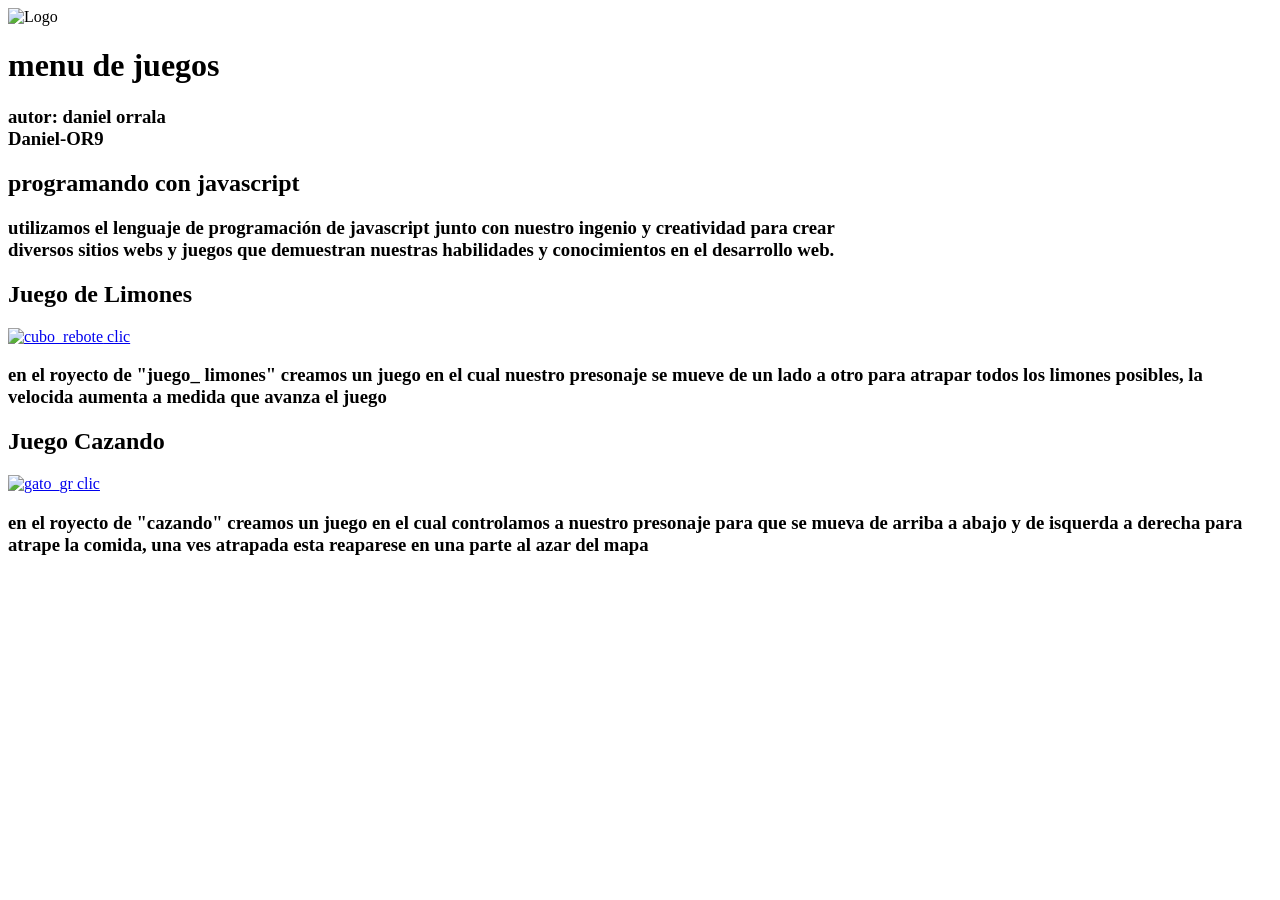
==== inde.html @ b2564b15 "primer commit" ====
<!DOCTYPE html>
<html lang="es">
    <head>
        <body>

    <div class="contenedor">
     <div class="logo-prin">
            <img src="FB93A604-09A4-48FF-B368-E75D6C3976B2.PNG" alt="Logo">
        </div>
        <h1 class="titulo">menu de juegos</h1>
        <h3>
          autor: daniel orrala
            <br> 
            Daniel-OR9</h3>
                <h2 class="javaJs">programando con javascript</h2>
                <h3>utilizamos el lenguaje de programación de javascript junto con nuestro ingenio y creatividad para crear
                        <br>
                             diversos sitios webs y juegos que demuestran nuestras habilidades y conocimientos en el desarrollo web.
                         </h3>
                            <h2 class="juego">Juego de Limones</h2>

                                <a href="https://juego-limones-orcin.vercel.app/">
                                <img src="7E2E8E1C-F527-4275-A5B3-EB851AACA745.GIF" alt="cubo_rebote" width="100px;">
                                clic</img>
                   
                                    </a>            
                                    <h3>
                                    en el royecto de "juego_ limones" creamos un juego en el cual nuestro presonaje se mueve 
                                    de un lado a otro para atrapar todos los limones posibles, la velocida aumenta a medida 
                                    que avanza el juego
                                    </h3>
                                         <h2 class="juego">Juego Cazando</h2>
                                    <a href="https://juego-cazando-azure.vercel.app/">
                              <img src="BE29ABE0-67B7-42B7-888E-3F8BED29C442.GIF" alt="gato_gr" width="100px;">
                             clic</img>
                         </a>
                     <h3>
                        en el royecto de "cazando" creamos un juego en el cual controlamos a 
                        nuestro presonaje para que se mueva de arriba a abajo y de isquerda a 
                        derecha para atrape la comida, una ves atrapada esta reaparese en una 
                        parte al azar del mapa 
                        </h3>
                        </div>
                </body> 
        </body>
    </head>

</html>
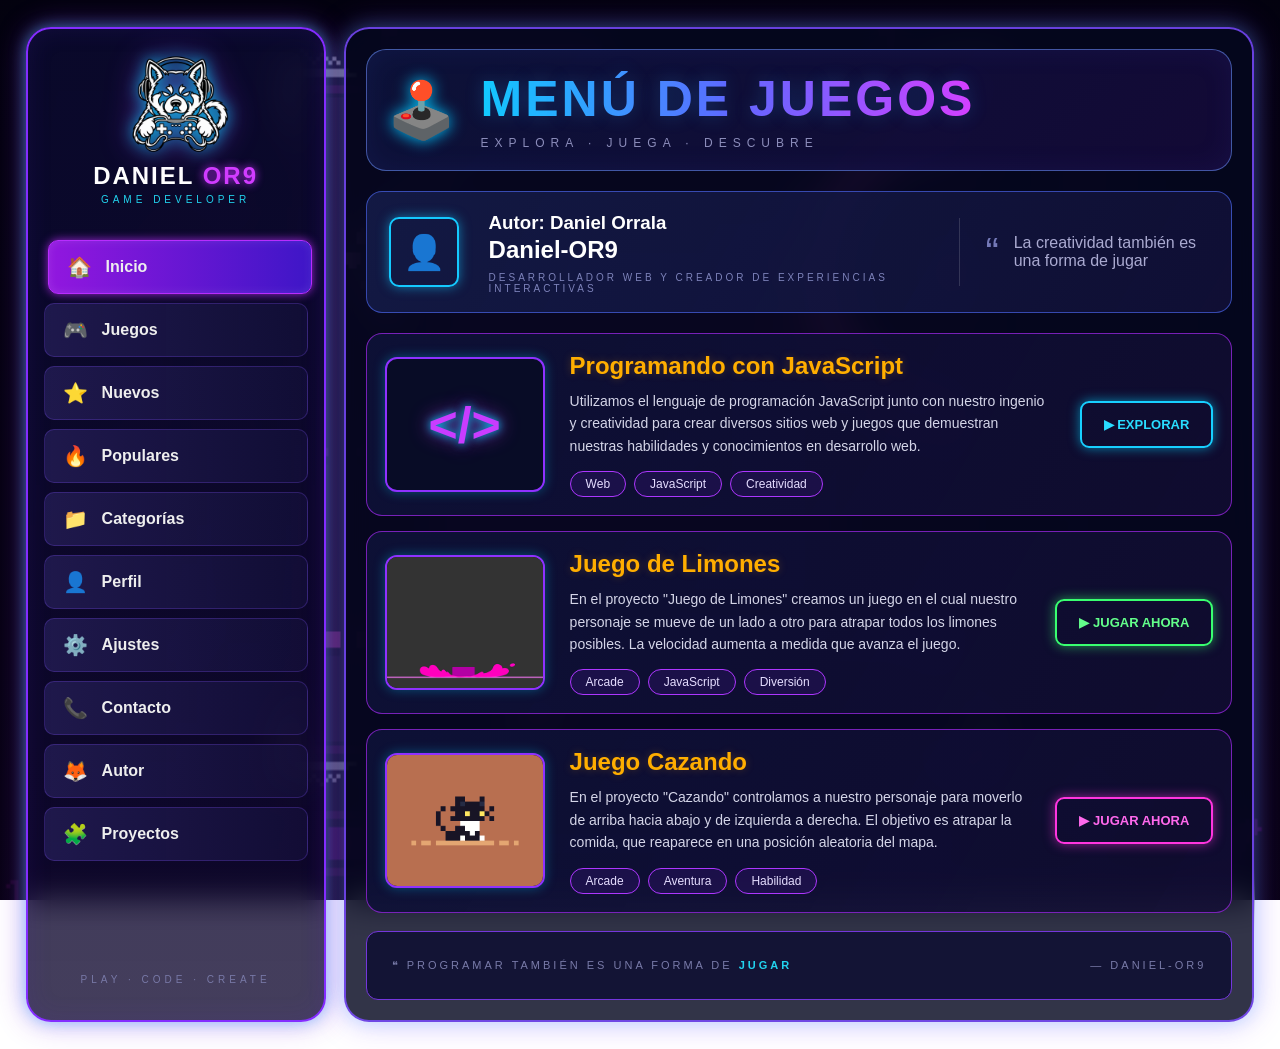
==== commit d956cfeb: "Add visual changes using AI" ====
--- a/inde.html
+++ b/inde.html
@@ -1,48 +1,352 @@
 <!DOCTYPE html>
 <html lang="es">
-    <head>
-        <body>
-
-    <div class="contenedor">
-     <div class="logo-prin">
-            <img src="FB93A604-09A4-48FF-B368-E75D6C3976B2.PNG" alt="Logo">
-        </div>
-        <h1 class="titulo">menu de juegos</h1>
-        <h3>
-          autor: daniel orrala
-            <br> 
-            Daniel-OR9</h3>
-                <h2 class="javaJs">programando con javascript</h2>
-                <h3>utilizamos el lenguaje de programación de javascript junto con nuestro ingenio y creatividad para crear
-                        <br>
-                             diversos sitios webs y juegos que demuestran nuestras habilidades y conocimientos en el desarrollo web.
-                         </h3>
-                            <h2 class="juego">Juego de Limones</h2>
-
-                                <a href="https://juego-limones-orcin.vercel.app/">
-                                <img src="7E2E8E1C-F527-4275-A5B3-EB851AACA745.GIF" alt="cubo_rebote" width="100px;">
-                                clic</img>
-                   
-                                    </a>            
-                                    <h3>
-                                    en el royecto de "juego_ limones" creamos un juego en el cual nuestro presonaje se mueve 
-                                    de un lado a otro para atrapar todos los limones posibles, la velocida aumenta a medida 
-                                    que avanza el juego
-                                    </h3>
-                                         <h2 class="juego">Juego Cazando</h2>
-                                    <a href="https://juego-cazando-azure.vercel.app/">
-                              <img src="BE29ABE0-67B7-42B7-888E-3F8BED29C442.GIF" alt="gato_gr" width="100px;">
-                             clic</img>
-                         </a>
-                     <h3>
-                        en el royecto de "cazando" creamos un juego en el cual controlamos a 
-                        nuestro presonaje para que se mueva de arriba a abajo y de isquerda a 
-                        derecha para atrape la comida, una ves atrapada esta reaparese en una 
-                        parte al azar del mapa 
-                        </h3>
-                        </div>
-                </body> 
-        </body>
-    </head>
+
+<head>
+    <meta charset="UTF-8">
+    <meta name="viewport" content="width=device-width, initial-scale=1.0">
+
+    <title>Menú de Juegos | Daniel OR9</title>
+
+    <link rel="stylesheet" href="menu.css">
+</head>
+
+<body onload="iniciar()">
+
+    <div class="layout">
+
+        <!-- ==============================
+             MENÚ LATERAL
+        =============================== -->
+
+        <aside class="sidebar">
+
+            <div class="logo-menu">
+                <img
+                    src="ChatGPT Image 15 sept 2026, 08_03_51 p.m..png"
+                    alt="Daniel OR9 Gaming"
+                >
+
+                <h2>DANIEL <span>OR9</span></h2>
+
+                <p>GAME DEVELOPER</p>
+            </div>
+
+
+            <nav class="menu">
+
+                <a href="#" class="activo">
+                    <span>🏠</span>
+                    Inicio
+                </a>
+
+                <a href="#">
+                    <span>🎮</span>
+                    Juegos
+                </a>
+
+                <a href="#">
+                    <span>⭐</span>
+                    Nuevos
+                </a>
+
+                <a href="#">
+                    <span>🔥</span>
+                    Populares
+                </a>
+
+                <a href="#">
+                    <span>📁</span>
+                    Categorías
+                </a>
+
+                <a href="#">
+                    <span>👤</span>
+                    Perfil
+                </a>
+
+                <a href="#">
+                    <span>⚙️</span>
+                    Ajustes
+                </a>
+
+                <a href="#">
+                    <span>📞</span>
+                    Contacto
+                    
+                </a>
+
+                <a href="#">
+                    <span>🦊</span>
+                    Autor
+                </a>
+
+                <a href="#">
+                    <span>🧩</span>
+                    Proyectos
+                </a>
+
+            </nav>
+
+
+            <p class="sidebar-footer">
+                PLAY · CODE · CREATE
+            </p>
+
+        </aside>
+
+
+
+        <!-- ==============================
+             CONTENIDO PRINCIPAL
+        =============================== -->
+
+        <main class="contenedor">
+
+
+            <!-- CABECERA -->
+
+            <header class="cabecera">
+
+                <div class="icono-arcade">
+                    🕹️
+                </div>
+
+                <div>
+                    <h1 class="titulo">
+                        MENÚ DE JUEGOS
+                    </h1>
+
+                    <p>
+                        EXPLORA · JUEGA · DESCUBRE
+                    </p>
+                </div>
+
+            </header>
+
+
+
+            <!-- AUTOR -->
+
+            <section class="autor-card">
+
+                <div class="avatar">
+                    👤
+                </div>
+
+                <div class="autor-info">
+
+                    <h3>Autor: Daniel Orrala</h3>
+
+                    <h2>Daniel-OR9</h2>
+
+                    <p>
+                        DESARROLLADOR WEB Y CREADOR
+                        DE EXPERIENCIAS INTERACTIVAS
+                    </p>
+
+                </div>
+
+                <div class="frase">
+
+                    <span>“</span>
+
+                    <p>
+                        La creatividad también
+                        es una forma de jugar
+                    </p>
+
+                </div>
+
+            </section>
+
+
+
+            <!-- ==============================
+                 JAVASCRIPT
+            =============================== -->
+
+            <section class="proyecto proyecto-js">
+
+                <div class="imagen-proyecto codigo-icono">
+                    &lt;/&gt;
+                </div>
+
+
+                <div class="proyecto-info">
+
+                    <h2 class="javaJs">
+                        Programando con JavaScript
+                    </h2>
+
+                    <p class="descripcion">
+
+                        Utilizamos el lenguaje de programación
+                        JavaScript junto con nuestro ingenio y
+                        creatividad para crear diversos sitios web
+                        y juegos que demuestran nuestras habilidades
+                        y conocimientos en desarrollo web.
+
+                    </p>
+
+
+                    <div class="tags">
+
+                        <span>Web</span>
+
+                        <span>JavaScript</span>
+
+                        <span>Creatividad</span>
+
+                    </div>
+
+                </div>
+
+
+                <a href="#" class="boton explorar">
+                    ▶ EXPLORAR
+                </a>
+
+            </section>
+
+
+
+            <!-- ==============================
+                 JUEGO LIMONES
+            =============================== -->
+
+            <section class="proyecto">
+
+                <div class="imagen-proyecto">
+
+                    <img
+                        src="7E2E8E1C-F527-4275-A5B3-EB851AACA745.GIF"
+                        alt="Juego de Limones"
+                    >
+
+                </div>
+
+
+                <div class="proyecto-info">
+
+                    <h2 class="juego">
+                        Juego de Limones
+                    </h2>
+
+
+                    <p class="descripcion">
+
+                        En el proyecto "Juego de Limones" creamos
+                        un juego en el cual nuestro personaje se
+                        mueve de un lado a otro para atrapar todos
+                        los limones posibles.
+
+                        La velocidad aumenta a medida que avanza
+                        el juego.
+
+                    </p>
+
+
+                    <div class="tags">
+
+                        <span>Arcade</span>
+
+                        <span>JavaScript</span>
+
+                        <span>Diversión</span>
+
+                    </div>
+
+                </div>
+
+
+                <a
+                    href="https://juego-limones-ja1z.vercel.app/"
+                    class="boton jugar"
+                >
+                    ▶ JUGAR AHORA
+                </a>
+
+            </section>
+
+
+
+            <!-- ==============================
+                 JUEGO CAZANDO
+            =============================== -->
+
+            <section class="proyecto">
+
+                <div class="imagen-proyecto">
+
+                    <img
+                        src="BE29ABE0-67B7-42B7-888E-3F8BED29C442.GIF"
+                        alt="Juego Cazando"
+                    >
+
+                </div>
+
+
+                <div class="proyecto-info">
+
+                    <h2 class="juego">
+                        Juego Cazando
+                    </h2>
+
+
+                    <p class="descripcion">
+
+                        En el proyecto "Cazando" controlamos a
+                        nuestro personaje para moverlo de arriba
+                        hacia abajo y de izquierda a derecha.
+
+                        El objetivo es atrapar la comida, que
+                        reaparece en una posición aleatoria del mapa.
+
+                    </p>
+
+
+                    <div class="tags">
+
+                        <span>Arcade</span>
+
+                        <span>Aventura</span>
+
+                        <span>Habilidad</span>
+
+                    </div>
+
+                </div>
+
+
+                <a
+                    href="https://juego-cazando-ivory.vercel.app/"
+                    class="boton jugar rosa"
+                >
+                    ▶ JUGAR AHORA
+                </a>
+
+            </section>
+
+
+
+            <!-- PIE -->
+
+            <footer>
+
+                <p>
+                    ❝ PROGRAMAR TAMBIÉN ES UNA FORMA DE
+                    <strong>JUGAR</strong>
+                </p>
+
+                <span>— DANIEL-OR9</span>
+
+            </footer>
+
+        </main>
+
+    </div>
+    <script src="musica.js"></script>
+
+</body>
 
 </html>
--- a/menu.css
+++ b/menu.css
@@ -0,0 +1,1021 @@
+/* ========================================
+   GENERAL
+======================================== */
+
+* {
+    box-sizing: border-box;
+}
+
+html {
+    min-height: 100%;
+}
+
+body {
+
+    margin: 0;
+
+    min-height: 100vh;
+
+    font-family:
+        "Trebuchet MS",
+        Arial,
+        sans-serif;
+
+    color: white;
+
+    background:
+        linear-gradient(
+            rgba(5, 3, 25, 0.60),
+            rgba(12, 3, 30, 0.72)
+        ),
+        url("1CB127EE-4890-43F2-BC6C-127A94D1D749.GIF");
+
+    background-size: cover;
+
+    background-position: center;
+
+    background-attachment: fixed;
+}
+
+
+/* ========================================
+   LAYOUT
+======================================== */
+
+.layout {
+
+    width: min(1450px, 96%);
+
+    min-height: 94vh;
+
+    margin: 3vh auto;
+
+    display: grid;
+
+    grid-template-columns: 300px 1fr;
+
+    gap: 18px;
+}
+
+
+/* ========================================
+   SIDEBAR
+======================================== */
+
+.sidebar {
+
+    padding: 25px 16px;
+
+    display: flex;
+
+    flex-direction: column;
+
+    border-radius: 25px;
+
+    border: 2px solid #842dff;
+
+    background:
+        linear-gradient(
+            180deg,
+            rgba(11, 10, 47, 0.88),
+            rgba(16, 8, 47, 0.78)
+        );
+
+    backdrop-filter: blur(15px);
+
+    -webkit-backdrop-filter: blur(15px);
+
+    box-shadow:
+
+        0 0 15px rgba(76, 190, 255, 0.55),
+
+        0 0 30px rgba(138, 43, 226, 0.45),
+
+        inset 0 0 25px rgba(77, 37, 180, 0.15);
+}
+
+
+/* ========================================
+   LOGO
+======================================== */
+
+.logo-menu {
+
+    text-align: center;
+
+    margin-bottom: 25px;
+}
+
+
+.logo-menu img {
+
+    width: 150px;
+
+    max-width: 80%;
+
+    filter:
+
+        drop-shadow(
+            0 0 8px rgba(0, 220, 255, 0.8)
+        )
+
+        drop-shadow(
+            0 0 15px rgba(167, 50, 255, 0.4)
+        );
+}
+
+
+.logo-menu h2 {
+
+    margin: 4px 0 0;
+
+    font-size: 24px;
+
+    letter-spacing: 2px;
+}
+
+
+.logo-menu h2 span {
+
+    color: #d13cff;
+
+    text-shadow:
+        0 0 8px #c32dff;
+}
+
+
+.logo-menu p {
+
+    margin-top: 4px;
+
+    font-size: 10px;
+
+    letter-spacing: 4px;
+
+    color: #22d3ee;
+}
+
+
+/* ========================================
+   NAVEGACIÓN
+======================================== */
+
+.menu {
+
+    display: flex;
+
+    flex-direction: column;
+
+    gap: 9px;
+}
+
+
+.menu a {
+
+    padding: 14px 18px;
+
+    display: flex;
+
+    align-items: center;
+
+    gap: 14px;
+
+    color: #eee;
+
+    font-weight: bold;
+
+    text-decoration: none;
+
+    border-radius: 10px;
+
+    border: 1px solid
+        rgba(132, 80, 255, 0.25);
+
+    background:
+        linear-gradient(
+            90deg,
+            rgba(47, 39, 105, 0.55),
+            rgba(25, 21, 68, 0.45)
+        );
+
+    transition:
+        0.2s ease;
+}
+
+
+.menu a:hover,
+.menu .activo {
+
+    transform:
+        translateX(4px);
+
+    border-color: #b82cff;
+
+    background:
+        linear-gradient(
+            90deg,
+            #9217df,
+            #3e16c7
+        );
+
+    box-shadow:
+
+        0 0 10px
+            rgba(190, 44, 255, 0.8),
+
+        inset 0 0 10px
+            rgba(255, 255, 255, 0.1);
+}
+
+
+.menu a span {
+
+    font-size: 20px;
+}
+
+
+.sidebar-footer {
+
+    margin-top: auto;
+
+    padding-top: 25px;
+
+    text-align: center;
+
+    color: #7879a7;
+
+    font-size: 10px;
+
+    letter-spacing: 4px;
+}
+
+
+/* ========================================
+   CONTENIDO
+======================================== */
+
+.contenedor {
+
+    padding: 20px;
+
+    border-radius: 25px;
+
+    border: 2px solid
+        rgba(122, 74, 255, 0.85);
+
+    background:
+        rgba(5, 8, 32, 0.82);
+
+    backdrop-filter:
+        blur(18px);
+
+    -webkit-backdrop-filter:
+        blur(18px);
+
+    box-shadow:
+
+        0 0 20px
+            rgba(65, 174, 255, 0.35),
+
+        0 0 35px
+            rgba(166, 52, 255, 0.25);
+}
+
+
+/* ========================================
+   CABECERA
+======================================== */
+
+.cabecera {
+
+    min-height: 115px;
+
+    padding: 20px;
+
+    display: flex;
+
+    align-items: center;
+
+    gap: 25px;
+
+    border-radius: 20px;
+
+    border:
+        1px solid rgba(108, 147, 255, 0.55);
+
+    background:
+
+        linear-gradient(
+            135deg,
+            rgba(13, 19, 58, 0.95),
+            rgba(22, 11, 59, 0.85)
+        );
+
+    box-shadow:
+
+        inset 0 0 30px
+            rgba(73, 89, 255, 0.08);
+}
+
+
+.icono-arcade {
+
+    font-size: 55px;
+
+    filter:
+        drop-shadow(
+            0 0 8px #00c8ff
+        );
+}
+
+
+.titulo {
+
+    margin: 0;
+
+    font-size:
+        clamp(27px, 4vw, 50px);
+
+    letter-spacing: 3px;
+
+    text-transform: uppercase;
+
+    background:
+        linear-gradient(
+            90deg,
+            #10cfff,
+            #6366ff,
+            #e438ff
+        );
+
+    -webkit-background-clip:
+        text;
+
+    background-clip:
+        text;
+
+    color:
+        transparent;
+
+    text-shadow:
+        0 0 18px
+        rgba(41, 155, 255, 0.25);
+}
+
+
+.cabecera p {
+
+    margin:
+        8px 0 0;
+
+    color:
+        #8c8dbb;
+
+    letter-spacing:
+        6px;
+
+    font-size:
+        12px;
+}
+
+
+/* ========================================
+   AUTOR
+======================================== */
+
+.autor-card {
+
+    margin:
+        20px 0;
+
+    padding:
+        18px 22px;
+
+    min-height:
+        115px;
+
+    display:
+        grid;
+
+    grid-template-columns:
+        80px 1fr 250px;
+
+    align-items:
+        center;
+
+    gap:
+        20px;
+
+    border-radius:
+        16px;
+
+    border:
+        1px solid
+        rgba(80, 111, 255, 0.6);
+
+    background:
+
+        linear-gradient(
+            120deg,
+            rgba(20, 27, 71, 0.92),
+            rgba(20, 18, 61, 0.75)
+        );
+}
+
+
+.avatar {
+
+    width:
+        70px;
+
+    height:
+        70px;
+
+    display:
+        flex;
+
+    justify-content:
+        center;
+
+    align-items:
+        center;
+
+    border:
+        2px solid #14c9ff;
+
+    border-radius:
+        10px;
+
+    font-size:
+        34px;
+
+    box-shadow:
+        0 0 12px
+        rgba(20, 201, 255, 0.55);
+}
+
+
+.autor-info h3,
+.autor-info h2 {
+
+    margin:
+        2px 0;
+}
+
+
+.autor-info p {
+
+    margin:
+        8px 0 0;
+
+    color:
+        #7d82ba;
+
+    font-size:
+        10px;
+
+    letter-spacing:
+        3px;
+}
+
+
+.frase {
+
+    display:
+        flex;
+
+    gap:
+        15px;
+
+    align-items:
+        center;
+
+    border-left:
+        1px solid
+        rgba(255,255,255,0.15);
+
+    padding-left:
+        25px;
+
+    color:
+        #aaaad1;
+}
+
+
+.frase span {
+
+    font-size:
+        40px;
+
+    color:
+        #7479b7;
+}
+
+
+/* ========================================
+   PROYECTOS
+======================================== */
+
+.proyecto {
+
+    margin:
+        15px 0;
+
+    padding:
+        18px;
+
+    display:
+        grid;
+
+    grid-template-columns:
+        160px 1fr auto;
+
+    align-items:
+        center;
+
+    gap:
+        25px;
+
+    border-radius:
+        16px;
+
+    border:
+        1px solid
+        rgba(175, 42, 255, 0.65);
+
+    background:
+
+        linear-gradient(
+            120deg,
+            rgba(14, 18, 56, 0.92),
+            rgba(19, 13, 52, 0.80)
+        );
+
+    transition:
+        transform 0.2s ease,
+        box-shadow 0.2s ease,
+        border-color 0.2s ease;
+}
+
+
+.proyecto:hover {
+
+    transform:
+        translateY(-3px);
+
+    border-color:
+        #da3cff;
+
+    box-shadow:
+
+        0 10px 25px
+        rgba(0,0,0,0.3),
+
+        0 0 18px
+        rgba(194, 43, 255, 0.25);
+}
+
+
+/* ========================================
+   IMAGEN PROYECTO
+======================================== */
+
+.imagen-proyecto {
+
+    width:
+        160px;
+
+    height:
+        135px;
+
+    overflow:
+        hidden;
+
+    display:
+        flex;
+
+    justify-content:
+        center;
+
+    align-items:
+        center;
+
+    border-radius:
+        12px;
+
+    border:
+        2px solid #8f31ff;
+
+    background:
+        #080c26;
+
+    box-shadow:
+
+        0 0 12px
+        rgba(0, 202, 255, 0.35);
+}
+
+
+.imagen-proyecto img {
+
+    width:
+        100%;
+
+    height:
+        100%;
+
+    object-fit:
+        cover;
+}
+
+
+.codigo-icono {
+
+    font-size:
+        50px;
+
+    font-weight:
+        bold;
+
+    color:
+        #c93cff;
+
+    text-shadow:
+
+        0 0 10px
+        #00d5ff,
+
+        0 0 20px
+        rgba(210, 50, 255, 0.8);
+}
+
+
+/* ========================================
+   INFORMACIÓN
+======================================== */
+
+.proyecto-info h2 {
+
+    margin:
+        0 0 10px;
+
+    color:
+        #ffae00;
+
+    font-size:
+        24px;
+
+    text-shadow:
+        0 0 8px
+        rgba(255, 162, 0, 0.25);
+}
+
+
+.descripcion {
+
+    margin:
+        0;
+
+    color:
+        #d4d5e8;
+
+    line-height:
+        1.6;
+
+    font-size:
+        14px;
+}
+
+
+/* ========================================
+   TAGS
+======================================== */
+
+.tags {
+
+    margin-top:
+        14px;
+
+    display:
+        flex;
+
+    flex-wrap:
+        wrap;
+
+    gap:
+        8px;
+}
+
+
+.tags span {
+
+    padding:
+        5px 15px;
+
+    border-radius:
+        20px;
+
+    color:
+        #e5ddff;
+
+    font-size:
+        12px;
+
+    border:
+        1px solid #ad36ff;
+
+    background:
+        rgba(91, 29, 170, 0.18);
+}
+
+
+/* ========================================
+   BOTONES
+======================================== */
+
+.boton {
+
+    padding:
+        14px 22px;
+
+    white-space:
+        nowrap;
+
+    text-decoration:
+        none;
+
+    font-weight:
+        bold;
+
+    font-size:
+        13px;
+
+    border-radius:
+        9px;
+
+    transition:
+        0.2s ease;
+}
+
+
+.explorar {
+
+    color:
+        #29dcff;
+
+    border:
+        2px solid #17cfff;
+
+    box-shadow:
+        0 0 12px
+        rgba(0, 211, 255, 0.6);
+}
+
+
+.jugar {
+
+    color:
+        #63ff8b;
+
+    border:
+        2px solid #39ff70;
+
+    box-shadow:
+        0 0 12px
+        rgba(57, 255, 112, 0.55);
+}
+
+
+.rosa {
+
+    color:
+        #ff69ed;
+
+    border-color:
+        #ff35df;
+
+    box-shadow:
+        0 0 12px
+        rgba(255, 53, 223, 0.55);
+}
+
+
+.boton:hover {
+
+    transform:
+        scale(1.05);
+
+    filter:
+        brightness(1.35);
+}
+
+
+/* ========================================
+   FOOTER
+======================================== */
+
+footer {
+
+    margin-top:
+        18px;
+
+    padding:
+        16px 25px;
+
+    display:
+        flex;
+
+    justify-content:
+        space-between;
+
+    align-items:
+        center;
+
+    border-radius:
+        12px;
+
+    border:
+        1px solid #7436dc;
+
+    background:
+        rgba(14, 15, 50, 0.85);
+
+    color:
+        #797ba9;
+
+    font-size:
+        11px;
+
+    letter-spacing:
+        3px;
+}
+
+
+footer strong {
+
+    color:
+        #22d3ee;
+}
+
+
+/* ========================================
+   RESPONSIVE
+======================================== */
+
+@media (max-width: 950px) {
+
+    .layout {
+
+        grid-template-columns:
+            1fr;
+    }
+
+
+    .sidebar {
+
+        min-height:
+            auto;
+    }
+
+
+    .menu {
+
+        display:
+            grid;
+
+        grid-template-columns:
+            repeat(2, 1fr);
+    }
+
+
+    .autor-card {
+
+        grid-template-columns:
+            70px 1fr;
+    }
+
+
+    .frase {
+
+        display:
+            none;
+    }
+
+
+    .proyecto {
+
+        grid-template-columns:
+            130px 1fr;
+    }
+
+
+    .imagen-proyecto {
+
+        width:
+            130px;
+
+        height:
+            115px;
+    }
+
+
+    .boton {
+
+        grid-column:
+            1 / -1;
+
+        text-align:
+            center;
+    }
+}
+
+
+@media (max-width: 600px) {
+
+    .layout {
+
+        width:
+            95%;
+
+        margin:
+            15px auto;
+    }
+
+
+    .contenedor {
+
+        padding:
+            12px;
+    }
+
+
+    .menu {
+
+        grid-template-columns:
+            1fr 1fr;
+    }
+
+
+    .cabecera {
+
+        justify-content:
+            center;
+
+        text-align:
+            center;
+    }
+
+
+    .icono-arcade {
+
+        display:
+            none;
+    }
+
+
+    .titulo {
+
+        font-size:
+            27px;
+    }
+
+
+    .proyecto {
+
+        grid-template-columns:
+            1fr;
+
+        text-align:
+            center;
+    }
+
+
+    .imagen-proyecto {
+
+        width:
+            100%;
+
+        height:
+            180px;
+    }
+
+
+    .tags {
+
+        justify-content:
+            center;
+    }
+
+
+    footer {
+
+        flex-direction:
+            column;
+
+        gap:
+            10px;
+
+        text-align:
+            center;
+    }
+}
